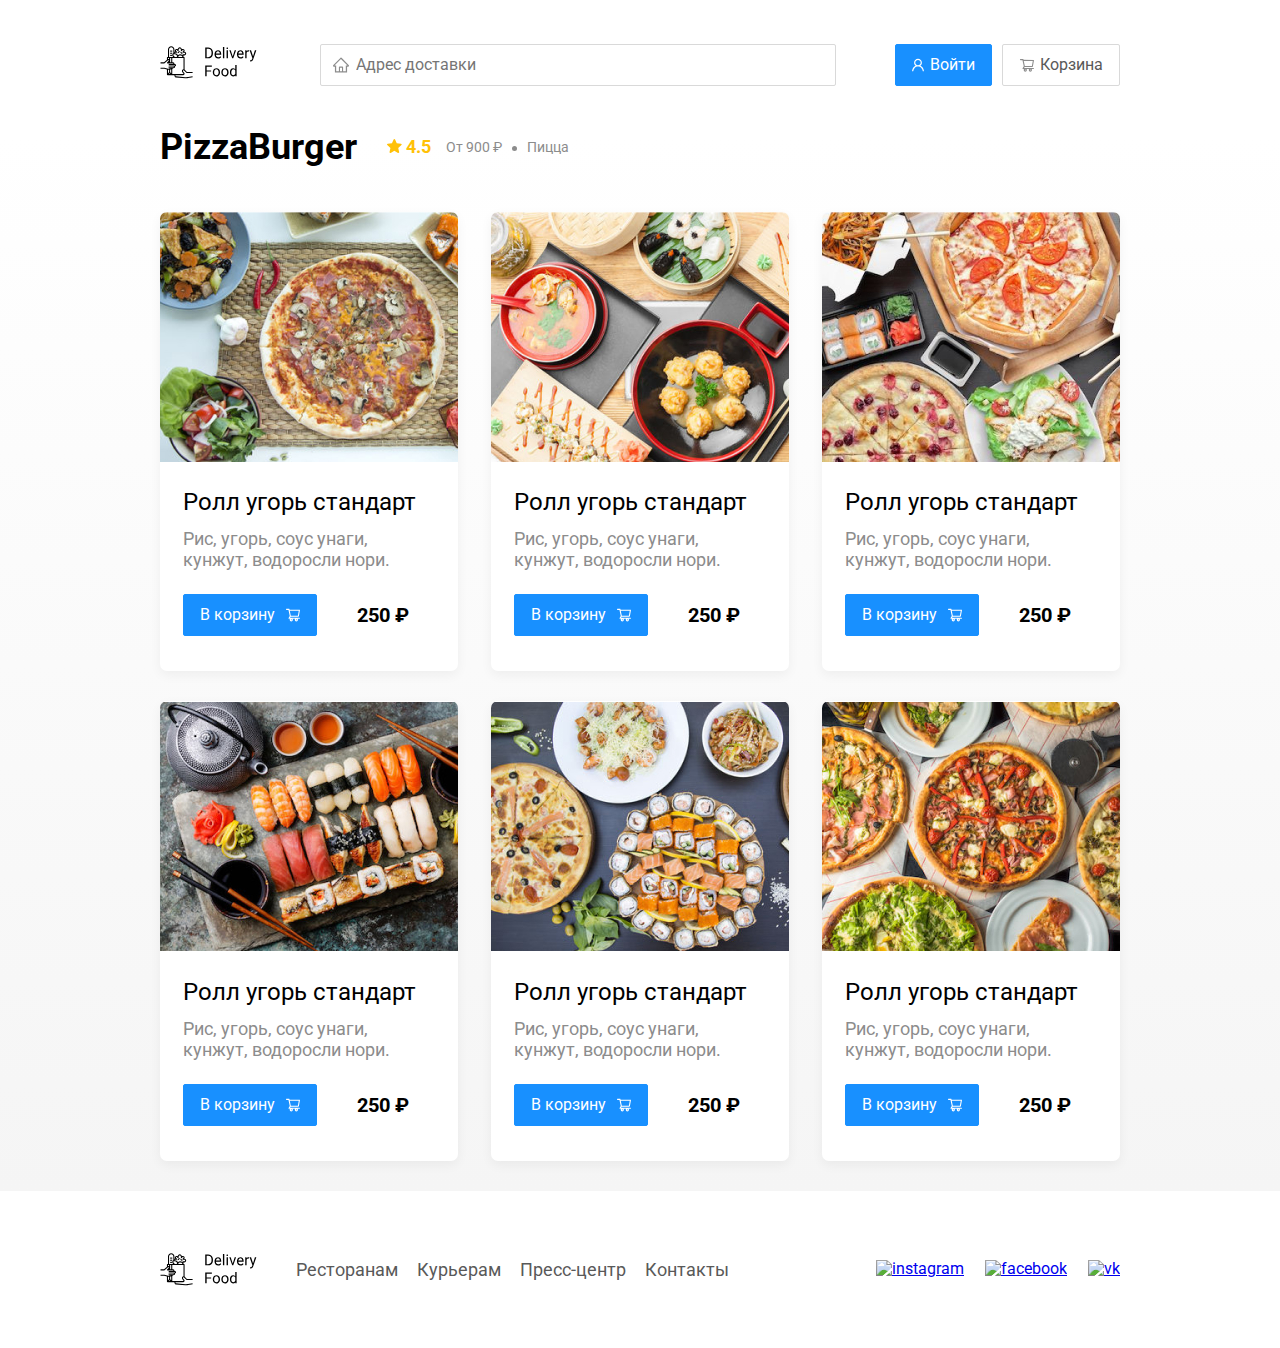
==== restaurant.html @ ffeec3f2 "add: made a restaurant page" ====
<!DOCTYPE html>
<html lang="en">
<head>
  <meta charset="UTF-8">
  <meta http-equiv="X-UA-Compatible" content="IE=edge">
  <meta name="viewport" content="width=device-width, initial-scale=1.0">
  <title>PizzaBurger - доставка еды на дом</title>
  <link rel="preconnect" href="https://fonts.googleapis.com">
  <link rel="preconnect" href="https://fonts.gstatic.com" crossorigin>
  <link href="https://fonts.googleapis.com/css2?family=Roboto:wght@400;700&display=swap" rel="stylesheet">
  <link rel="stylesheet" href="css/normalize.css">
  <link rel="stylesheet" href="css/style.css">
</head>
<body>
  <div class="container">
    <header class="header">
      <a href="index.html" class="logo">
        <img src="img/logo.svg" alt="Logo" class="logo">
      </a> 
      <input type="text" class="input input-address" placeholder="Адрес доставки">
      <div class="buttons">
        <button class="button button-primary">
          <img src="img/user.svg" alt="user" class="button-icon">
          <span class="button-text">Войти</span>
        </button>
        <button class="button">
          <img src="img/shopping-cart.svg" alt="shopping-cart" class="button-icon">
          <span class="button-text">Корзина</span>
        </button>
      </div>
    </header>
  </div><!-- /.container -->
  <main class="main">
    <div class="container">
      <section class="restaurants">
        <div class="section-heading">
          <h2 class="section-title">PizzaBurger</h2>
          <div class="card-info">
            <div class="rating">
              <img src="img/rating.svg" alt="rating" class="rating-star">
              4.5</div>
            <div class="price">От 900 ₽</div>
            <div class="category">Пицца</div>
          </div>
          <!-- /.card-info -->
        </div>
        <div class="cards">
          <div class="card">
            <img src="img/pizza-plus.jpg" alt="image" class="card-image">
            <div class="card-text">
              <div class="card-heading">
                <h3 class="card-title card-title-reg">Ролл угорь стандарт</h3>
              </div>
              <!-- /.card-heading -->
              <div class="card-info">
                <div class="ingredients">Рис, угорь, соус унаги, кунжут, водоросли нори.</div>
              </div>
              <!-- /.card-info -->
              <div class="card-buttons">
                <button class="button button-primary">
                  <span class="button-card-text">В корзину</span>
                  <img src="img/shopping-cart-white.svg" alt="shopping-cart" class="button-card-image">
                </button>
                <strong class="card-price-bold">250 ₽</strong>
              </div>
            </div>
            <!-- /.card-text -->
          </div>
          <!-- /.card -->
  
          <div class="card">
            <img src="img/tanuki.jpg" alt="image" class="card-image">
            <div class="card-text">
              <div class="card-heading">
                <h3 class="card-title card-title-reg">Ролл угорь стандарт</h3>
              </div>
              <!-- /.card-heading -->
              <div class="card-info">
                <div class="ingredients">Рис, угорь, соус унаги, кунжут, водоросли нори.</div>
              </div>
              <!-- /.card-info -->
              <div class="card-buttons">
                <button class="button button-primary">
                  <span class="button-card-text">В корзину</span>
                  <img src="img/shopping-cart-white.svg" alt="shopping-cart" class="button-card-image">
                </button>
                <strong class="card-price-bold">250 ₽</strong>
              </div>
            </div>
            <!-- /.card-text -->
          </div>
          <!-- /.card -->
  
          <div class="card">
            <img src="img/foodband.jpg" alt="image" class="card-image">
            <div class="card-text">
              <div class="card-heading">
                <h3 class="card-title card-title-reg">Ролл угорь стандарт</h3>
              </div>
              <!-- /.card-heading -->
              <div class="card-info">
                <div class="ingredients">Рис, угорь, соус унаги, кунжут, водоросли нори.</div>
              </div>
              <!-- /.card-info -->
              <div class="card-buttons">
                <button class="button button-primary">
                  <span class="button-card-text">В корзину</span>
                  <img src="img/shopping-cart-white.svg" alt="shopping-cart" class="button-card-image">
                </button>
                <strong class="card-price-bold">250 ₽</strong>
              </div>
            </div>
            <!-- /.card-text -->
          </div>
          <!-- /.card -->
  
          <div class="card">
            <img src="img/greedy-pizza.jpg" alt="image" class="card-image">
            <div class="card-text">
              <div class="card-heading">
                <h3 class="card-title card-title-reg">Ролл угорь стандарт</h3>
              </div>
              <!-- /.card-heading -->
              <div class="card-info">
                <div class="ingredients">Рис, угорь, соус унаги, кунжут, водоросли нори.</div>
              </div>
              <!-- /.card-info -->
              <div class="card-buttons">
                <button class="button button-primary">
                  <span class="button-card-text">В корзину</span>
                  <img src="img/shopping-cart-white.svg" alt="shopping-cart" class="button-card-image">
                </button>
                <strong class="card-price-bold">250 ₽</strong>
              </div>
            </div>
            <!-- /.card-text -->
          </div>
          <!-- /.card -->
  
          <div class="card">
            <img src="img/food-point.jpg" alt="image" class="card-image">
            <div class="card-text">
              <div class="card-heading">
                <h3 class="card-title card-title-reg">Ролл угорь стандарт</h3>
              </div>
              <!-- /.card-heading -->
              <div class="card-info">
                <div class="ingredients">Рис, угорь, соус унаги, кунжут, водоросли нори.</div>
              </div>
              <!-- /.card-info -->
              <div class="card-buttons">
                <button class="button button-primary">
                  <span class="button-card-text">В корзину</span>
                  <img src="img/shopping-cart-white.svg" alt="shopping-cart" class="button-card-image">
                </button>
                <strong class="card-price-bold">250 ₽</strong>
              </div>
            </div>
            <!-- /.card-text -->
          </div>
          <!-- /.card -->
  
          <div class="card">
            <img src="img/pizzaburger.jpg" alt="image" class="card-image">
            <div class="card-text">
              <div class="card-heading">
                <h3 class="card-title card-title-reg">Ролл угорь стандарт</h3>
              </div>
              <!-- /.card-heading -->
              <div class="card-info">
                <div class="ingredients">Рис, угорь, соус унаги, кунжут, водоросли нори.</div>
              </div>
              <!-- /.card-info -->
              <div class="card-buttons">
                <button class="button button-primary">
                  <span class="button-card-text">В корзину</span>
                  <img src="img/shopping-cart-white.svg" alt="shopping-cart" class="button-card-image">
                </button>
                <strong class="card-price-bold">250 ₽</strong>
              </div>
            </div>
            <!-- /.card-text -->
          </div>
          <!-- /.card -->
        </div>
        <!-- /.cards -->
      </section>
    </div><!-- /.container -->
  </main>

  <footer class="footer">
    <div class="container">
      <div class="footer-block">
        <img src="img/logo.svg" alt="logo" class="logo footer-logo">
        <nav class="footer-nav">
          <a href="#" class="footer-link">Ресторанам</a>
          <a href="#" class="footer-link">Курьерам</a>
          <a href="#" class="footer-link">Пресс-центр</a>
          <a href="#" class="footer-link">Контакты</a>
        </nav>
        <div class="social-links">
          <a href="#" class="social-link"><img src="img/instagram.svg" alt="instagram"></a>
          <a href="#" class="social-link"><img src="img/fb.svg" alt="facebook"></a>
          <a href="#" class="social-link"><img src="img/vk.svg" alt="vk"></a>
        </div>
        <!-- /.social-links -->
      </div>
    </div>
    <!-- /.container -->
  </footer>

</body>
</html>
---- css/style.css ----
* {
  box-sizing: border-box;
}
body {
  font-family: 'Roboto', sans-serif;
  padding-top: 44px;
}
.container {
  max-width: 1200px;
  margin: auto;
}
.header {
  display: flex;
  align-items: center;
  justify-content: space-between;
  margin-bottom: 40px;
}
.input {
  background: #FFFFFF;
  border: 1px solid #D9D9D9;
  border-radius: 2px;
  font-size: 16px;
  line-height: 24px;
  padding: 8px;
  padding-left: 35px;
  background-repeat: no-repeat;
  background-position: left 11px center;
}
.input-address {
  flex: 0.8;
  background-image: url(../img/home.svg);
}
.input-search {
  background-image: url(../img/search.svg);
  width: 300px;
  margin-left: auto;
}
.buttons {
  display: flex;
  align-items: center;
}
.button {
  display: flex;
  align-items: center;
  padding: 8px 16px;
  background: #FFFFFF;
  border: 1px solid #D9D9D9;
  box-shadow: 0px 0px 2px rgba(0, 0, 0, 0.0015);
  border-radius: 2px;
  color: #595959;
  font-size: 16px;
  line-height: 24px;
}
.button-primary {
  background: #1890FF;
  border: 1px solid #1890FF;
  color: #fff;
  margin-right: 10px;
}
.button-icon {
  margin-right: 6px;
}
.button-card-text {
  margin-right: 10px;
}
.promo {
  box-shadow: 0px 7px 12px rgba(158, 158, 163, 0.1);
  background: #FFF1B8 url(../img/promo-image.jpeg) no-repeat top -100px right -200px / 800px;
  border-radius: 10px;
  padding: 68px 70px;
  margin-bottom: 56px;
}
.promo-title {
  font-size: 39px;
  line-height: 46px;
  color: #302C34;
}
.promo-text {
  font-style: normal;
  font-weight: normal;
  font-size: 24px;
  line-height: 28px;
  color: #302C34;
  max-width: 538px;
}
.main {
  background: linear-gradient(180deg, rgba(245, 245, 245, 0) 1.04%, #F5F5F5 100%);
}
.section-heading {
  display: flex;
  align-items: center;
  margin-bottom: 44px;
}
.section-title {
  font-style: normal;
  font-weight: bold;
  font-size: 36px;
  line-height: 42px;
  margin: 0;
  color: #000000;
  margin-right: 30px;
}
.cards {
  display: flex;
  align-items: flex-start;
  justify-content: space-between;
  flex-wrap: wrap;
}
.card {
  background: #FFFFFF;
  box-shadow: 0px 4px 12px rgba(0, 0, 0, 0.05);
  border-radius: 7px;
  overflow: hidden;
  margin-bottom: 30px;
  flex-basis: 31%;
  text-decoration: none;
}
.card-image {
  width: 384px;
  height: 250px;
  object-fit: cover;
}
.card-text {
  padding-top: 20px;
  padding-bottom: 35px;
  padding-left: 23px;
  padding-right: 23px;
}
.card-heading {
  display: flex;
  align-items: center;
  justify-content: space-between;
}
.card-title {
  margin: 0;
  font-style: normal;
  font-weight: bold;
  font-size: 24px;
  line-height: 32px;
  margin-bottom: 10px;
}
.card-title-reg {
  font-weight: 400;
}
.card-tag {
  font-style: normal;
  font-weight: normal;
  font-size: 12px;
  line-height: 20px;
  color: #FFFFFF;
  background: #262626;
  border-radius: 2px;
  padding: 1px 8px;
}
.card-info {
  display: flex;
  align-items: center;
  flex-wrap: wrap;
}
.card-buttons {
  display: flex;
  align-items: center;
  margin-top: 24px;
}
.card-price-bold {
  font-weight: bold;
  font-size: 20px;
  line-height: 32px;
  margin-left: 30px;
}
.rating {
  margin-right: 26px;
  color: #FFC107;
  font-weight: bold;
  font-size: 18px;
  line-height: 32px;
}
.price, .category {
  font-size: 18px;
  line-height: 32px;
  color: #8C8C8C;
}
.price {
  margin-right: 10px;
}
.ingredients {
  font-size: 18px;
  line-height: 21px;
  color: #8C8C8C;
}
.category {
  text-overflow: ellipsis;
  overflow: hidden;
  white-space: nowrap;
  max-width: 150px;
}
.price:after {
  content: "";
  width: 5px;
  height: 5px;
  background-color: #8C8C8C;;
  display: inline-block;
  vertical-align: middle;
  border-radius: 50%;
  margin-left: 10px;
}
.footer {
  padding: 60px 0;
}
.footer-block {
  display: flex;
  align-items: center;
  justify-content: space-between;
}
.footer-nav {
  margin-left: 35px;
  margin-right: auto;
}
.footer-link {
  display: inline-block;
  color: #595959;
  text-decoration: none;
  font-style: normal;
  font-weight: normal;
  font-size: 18px;
  line-height: 21px;
}
.footer-link:not(:last-child) {
  margin-right: 15px;
}
.social-links {
  display: flex;
  align-items: center;
}
.social-link:not(:last-child) {
  margin-right: 21px;
}

@media (max-width: 1360px) {
  .container {
    max-width: 960px;
  }
  .promo {
    background-position: center right -300px;
    background-size: 750px;
  }
  .rating {
    margin-right: 15px;
  }
  .category, .price {
    font-size: 14px;
  }
}
@media (max-width: 992px) {
  .container {
    max-width: 750px;
  }
  .promo {
    padding: 50px;
    background-size: 500px;
    background-position: center right -200px;
  }
  .promo-text {
    font-size: 18px;
    max-width: 400px;
  }
  .card {
    flex-basis: 49%;
  }
  .footer-link {
    font-size: 16px;
  }
}
@media (max-width: 768px) {
  .container {
    max-width: 560px;
  }
  .card-info {
    flex-wrap: wrap;
  }
  .card .rating {
    flex-basis: 100%;
  }
  .card-title {
    font-size: 18px;
  }
  .promo {
    background-size: 400px;
    background-position: bottom 50px right -200px;
  }
  .promo-title {
    font-size: 24px;
    line-height: 1.4;
  }
  .promo-text {
    margin-top: 0;
  }
}
@media (max-width: 578px) {
  .container {
    width: 90%;
  }
  .header {
    flex-wrap: wrap;
  }
  .input-address {
    margin-top: 15px;
    order: 5;
    flex: 1;
  }
  .promo {
    background-image: none;
  }
  .promo-title {
    margin-bottom: 10px;
  }
  .section-title {
    font-size: 20px;
  }
  .card {
    flex-basis: 100%;
  }
  .card-image {
    width: 100%;
  }
  .footer {
    padding: 30px 0;
  }
  .footer-block {
    align-items: flex-start;
  }
  .footer-nav {
    margin-left: 0;
    margin-right: 0;
    order: 0;
    display: flex;
    flex-direction: column;
  }
  .footer-logo {
    margin-right: 15px;
    order: 1;
  }
  .social-links {
    order: 2;
  }
}
@media (max-width: 480px) {
  .button-text {
    display: none;
  }
  .button-icon {
    margin: 0;
  }
  .button {
    min-height: 40px;
  }
  .promo {
    padding: 20px;
  }
  .section-heading {
    flex-wrap: wrap;
  }
  .footer-block {
    flex-wrap: wrap;
    flex-direction: column;
    align-items: center;
  }
  .footer-logo {
    order: 0;
    margin-bottom: 20px;
  }
  .footer-nav {
    margin-bottom: 20px;
    text-align: center;
  }
  .footer-link:not(:last-child) {
    margin-right: 0;
  }
}
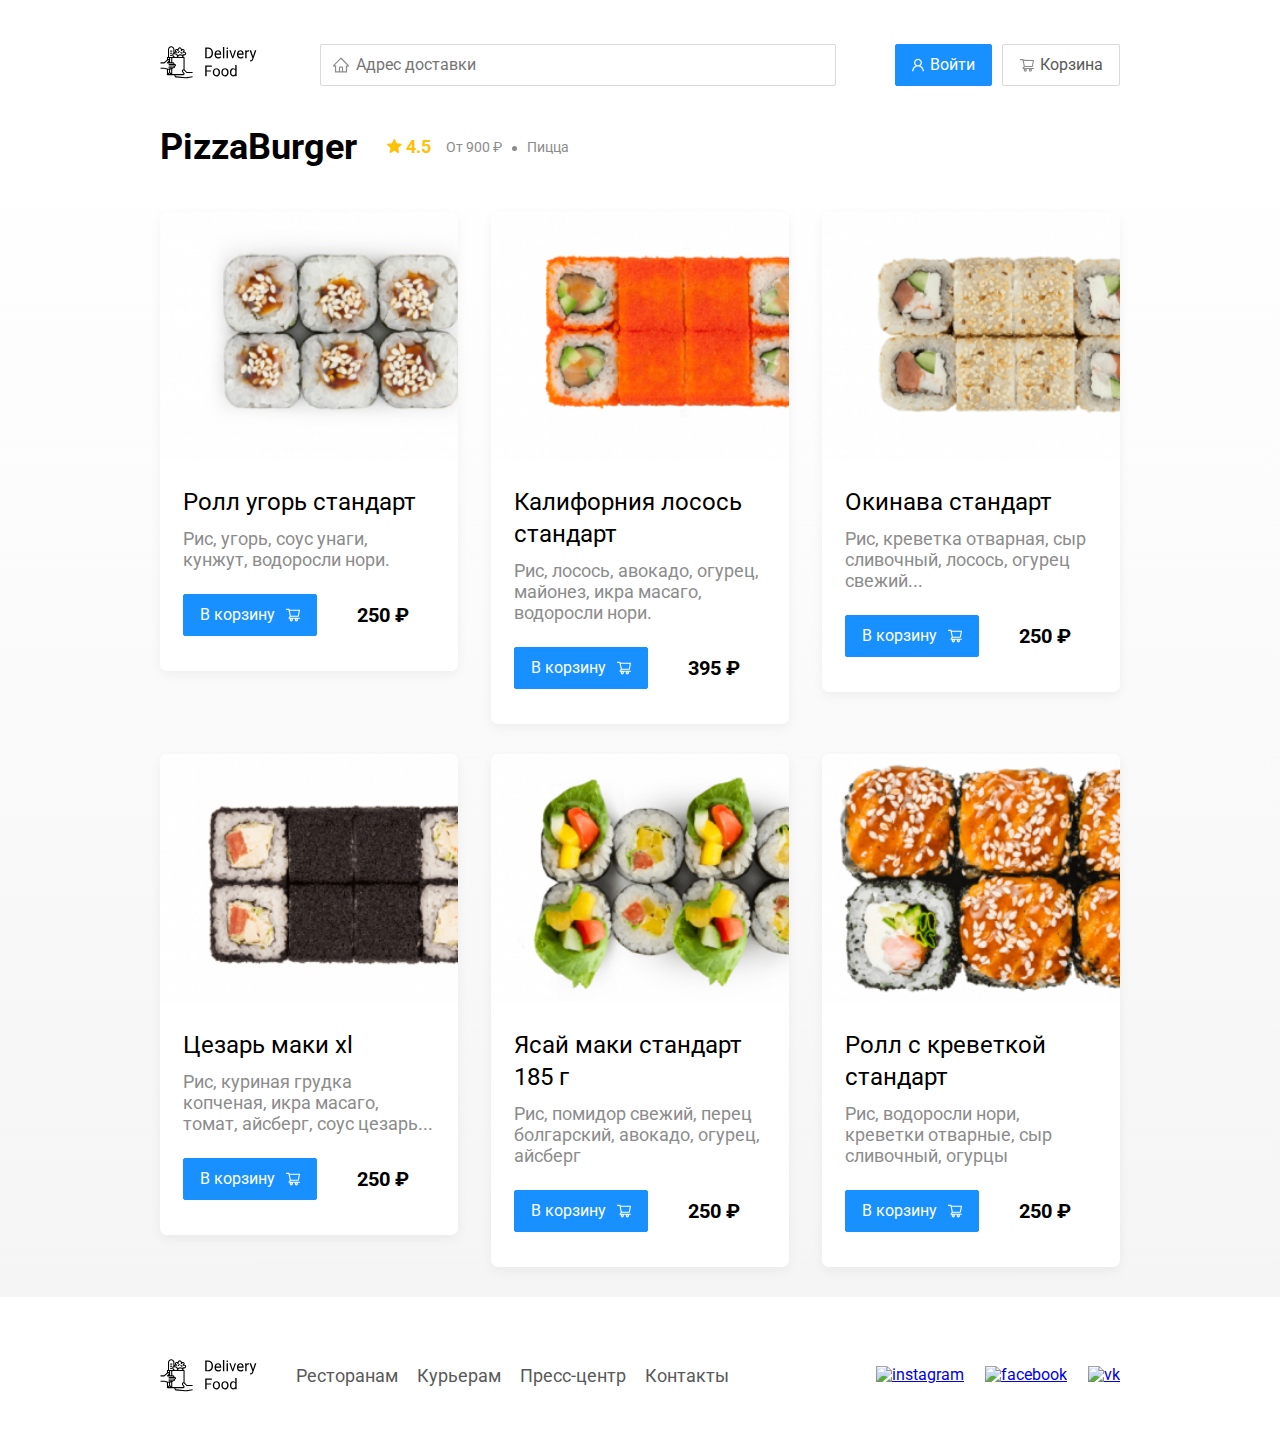
==== commit 391dd01f: "add: made a restaurant page" ====
--- a/restaurant.html
+++ b/restaurant.html
@@ -46,7 +46,7 @@
         </div>
         <div class="cards">
           <div class="card">
-            <img src="img/pizza-plus.jpg" alt="image" class="card-image">
+            <img src="img/roll.jpg" alt="image" class="card-image">
             <div class="card-text">
               <div class="card-heading">
                 <h3 class="card-title card-title-reg">Ролл угорь стандарт</h3>
@@ -69,106 +69,106 @@
           <!-- /.card -->
   
           <div class="card">
-            <img src="img/tanuki.jpg" alt="image" class="card-image">
-            <div class="card-text">
-              <div class="card-heading">
-                <h3 class="card-title card-title-reg">Ролл угорь стандарт</h3>
-              </div>
-              <!-- /.card-heading -->
-              <div class="card-info">
-                <div class="ingredients">Рис, угорь, соус унаги, кунжут, водоросли нори.</div>
-              </div>
-              <!-- /.card-info -->
-              <div class="card-buttons">
-                <button class="button button-primary">
-                  <span class="button-card-text">В корзину</span>
-                  <img src="img/shopping-cart-white.svg" alt="shopping-cart" class="button-card-image">
-                </button>
-                <strong class="card-price-bold">250 ₽</strong>
-              </div>
-            </div>
-            <!-- /.card-text -->
-          </div>
-          <!-- /.card -->
-  
-          <div class="card">
-            <img src="img/foodband.jpg" alt="image" class="card-image">
-            <div class="card-text">
-              <div class="card-heading">
-                <h3 class="card-title card-title-reg">Ролл угорь стандарт</h3>
-              </div>
-              <!-- /.card-heading -->
-              <div class="card-info">
-                <div class="ingredients">Рис, угорь, соус унаги, кунжут, водоросли нори.</div>
-              </div>
-              <!-- /.card-info -->
-              <div class="card-buttons">
-                <button class="button button-primary">
-                  <span class="button-card-text">В корзину</span>
-                  <img src="img/shopping-cart-white.svg" alt="shopping-cart" class="button-card-image">
-                </button>
-                <strong class="card-price-bold">250 ₽</strong>
-              </div>
-            </div>
-            <!-- /.card-text -->
-          </div>
-          <!-- /.card -->
-  
-          <div class="card">
-            <img src="img/greedy-pizza.jpg" alt="image" class="card-image">
-            <div class="card-text">
-              <div class="card-heading">
-                <h3 class="card-title card-title-reg">Ролл угорь стандарт</h3>
-              </div>
-              <!-- /.card-heading -->
-              <div class="card-info">
-                <div class="ingredients">Рис, угорь, соус унаги, кунжут, водоросли нори.</div>
-              </div>
-              <!-- /.card-info -->
-              <div class="card-buttons">
-                <button class="button button-primary">
-                  <span class="button-card-text">В корзину</span>
-                  <img src="img/shopping-cart-white.svg" alt="shopping-cart" class="button-card-image">
-                </button>
-                <strong class="card-price-bold">250 ₽</strong>
-              </div>
-            </div>
-            <!-- /.card-text -->
-          </div>
-          <!-- /.card -->
-  
-          <div class="card">
-            <img src="img/food-point.jpg" alt="image" class="card-image">
-            <div class="card-text">
-              <div class="card-heading">
-                <h3 class="card-title card-title-reg">Ролл угорь стандарт</h3>
-              </div>
-              <!-- /.card-heading -->
-              <div class="card-info">
-                <div class="ingredients">Рис, угорь, соус унаги, кунжут, водоросли нори.</div>
-              </div>
-              <!-- /.card-info -->
-              <div class="card-buttons">
-                <button class="button button-primary">
-                  <span class="button-card-text">В корзину</span>
-                  <img src="img/shopping-cart-white.svg" alt="shopping-cart" class="button-card-image">
-                </button>
-                <strong class="card-price-bold">250 ₽</strong>
-              </div>
-            </div>
-            <!-- /.card-text -->
-          </div>
-          <!-- /.card -->
-  
-          <div class="card">
-            <img src="img/pizzaburger.jpg" alt="image" class="card-image">
-            <div class="card-text">
-              <div class="card-heading">
-                <h3 class="card-title card-title-reg">Ролл угорь стандарт</h3>
-              </div>
-              <!-- /.card-heading -->
-              <div class="card-info">
-                <div class="ingredients">Рис, угорь, соус унаги, кунжут, водоросли нори.</div>
+            <img src="img/california.jpg" alt="image" class="card-image">
+            <div class="card-text">
+              <div class="card-heading">
+                <h3 class="card-title card-title-reg">Калифорния лосось стандарт</h3>
+              </div>
+              <!-- /.card-heading -->
+              <div class="card-info">
+                <div class="ingredients">Рис, лосось, авокадо, огурец, майонез, икра масаго, водоросли нори.</div>
+              </div>
+              <!-- /.card-info -->
+              <div class="card-buttons">
+                <button class="button button-primary">
+                  <span class="button-card-text">В корзину</span>
+                  <img src="img/shopping-cart-white.svg" alt="shopping-cart" class="button-card-image">
+                </button>
+                <strong class="card-price-bold">395 ₽</strong>
+              </div>
+            </div>
+            <!-- /.card-text -->
+          </div>
+          <!-- /.card -->
+  
+          <div class="card">
+            <img src="img/okinava.jpg" alt="image" class="card-image">
+            <div class="card-text">
+              <div class="card-heading">
+                <h3 class="card-title card-title-reg">Окинава стандарт</h3>
+              </div>
+              <!-- /.card-heading -->
+              <div class="card-info">
+                <div class="ingredients"> Рис, креветка отварная, сыр сливочный, лосось, огурец свежий...</div>
+              </div>
+              <!-- /.card-info -->
+              <div class="card-buttons">
+                <button class="button button-primary">
+                  <span class="button-card-text">В корзину</span>
+                  <img src="img/shopping-cart-white.svg" alt="shopping-cart" class="button-card-image">
+                </button>
+                <strong class="card-price-bold">250 ₽</strong>
+              </div>
+            </div>
+            <!-- /.card-text -->
+          </div>
+          <!-- /.card -->
+  
+          <div class="card">
+            <img src="img/cesar.jpg" alt="image" class="card-image">
+            <div class="card-text">
+              <div class="card-heading">
+                <h3 class="card-title card-title-reg">Цезарь маки хl</h3>
+              </div>
+              <!-- /.card-heading -->
+              <div class="card-info">
+                <div class="ingredients">Рис, куриная грудка копченая, икра масаго, томат, айсберг, соус цезарь...</div>
+              </div>
+              <!-- /.card-info -->
+              <div class="card-buttons">
+                <button class="button button-primary">
+                  <span class="button-card-text">В корзину</span>
+                  <img src="img/shopping-cart-white.svg" alt="shopping-cart" class="button-card-image">
+                </button>
+                <strong class="card-price-bold">250 ₽</strong>
+              </div>
+            </div>
+            <!-- /.card-text -->
+          </div>
+          <!-- /.card -->
+  
+          <div class="card">
+            <img src="img/maki.jpg" alt="image" class="card-image">
+            <div class="card-text">
+              <div class="card-heading">
+                <h3 class="card-title card-title-reg">Ясай маки стандарт 185 г</h3>
+              </div>
+              <!-- /.card-heading -->
+              <div class="card-info">
+                <div class="ingredients">Рис, помидор свежий, перец болгарский, авокадо, огурец, айсберг</div>
+              </div>
+              <!-- /.card-info -->
+              <div class="card-buttons">
+                <button class="button button-primary">
+                  <span class="button-card-text">В корзину</span>
+                  <img src="img/shopping-cart-white.svg" alt="shopping-cart" class="button-card-image">
+                </button>
+                <strong class="card-price-bold">250 ₽</strong>
+              </div>
+            </div>
+            <!-- /.card-text -->
+          </div>
+          <!-- /.card -->
+  
+          <div class="card">
+            <img src="img/shrimp-roll.jpg" alt="image" class="card-image">
+            <div class="card-text">
+              <div class="card-heading">
+                <h3 class="card-title card-title-reg">Ролл с креветкой стандарт</h3>
+              </div>
+              <!-- /.card-heading -->
+              <div class="card-info">
+                <div class="ingredients">Рис, водоросли нори, креветки отварные, сыр сливочный, огурцы</div>
               </div>
               <!-- /.card-info -->
               <div class="card-buttons">
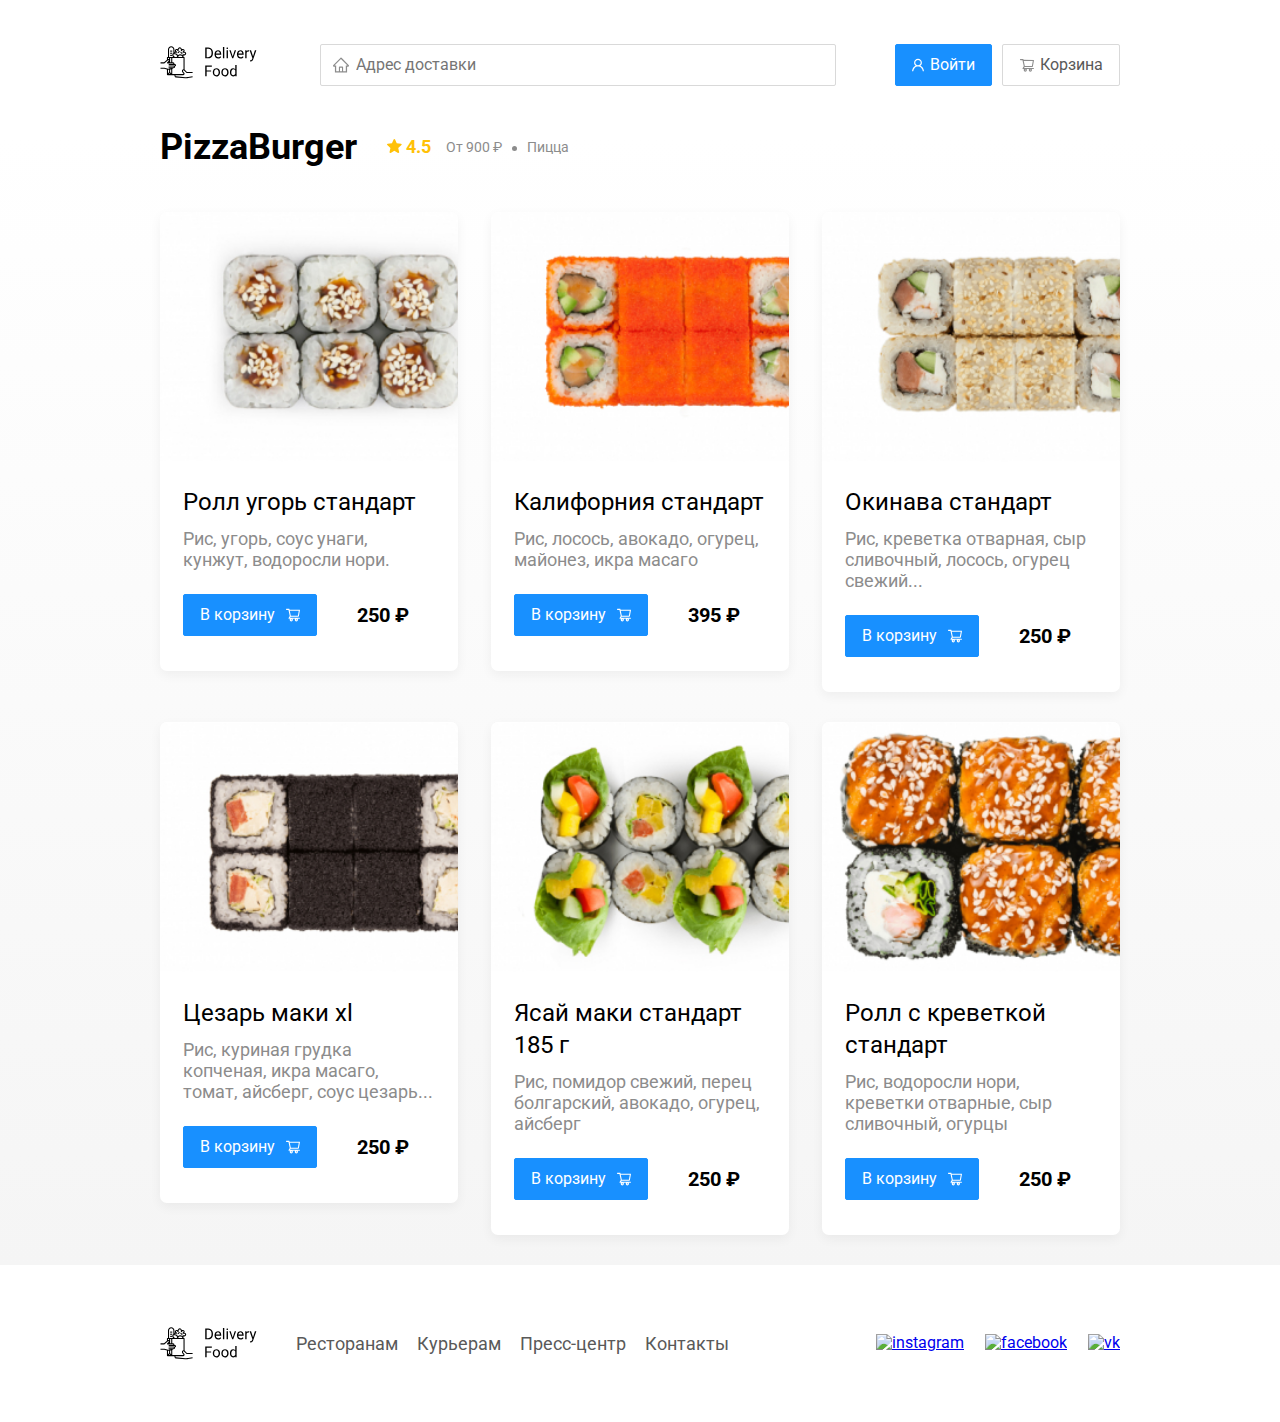
==== commit bd9d1eef: "add: js files" ====
--- a/restaurant.html
+++ b/restaurant.html
@@ -8,6 +8,7 @@
   <link rel="preconnect" href="https://fonts.googleapis.com">
   <link rel="preconnect" href="https://fonts.gstatic.com" crossorigin>
   <link href="https://fonts.googleapis.com/css2?family=Roboto:wght@400;700&display=swap" rel="stylesheet">
+  <link rel="stylesheet" href="css/animate.css">
   <link rel="stylesheet" href="css/normalize.css">
   <link rel="stylesheet" href="css/style.css">
 </head>
@@ -23,7 +24,7 @@
           <img src="img/user.svg" alt="user" class="button-icon">
           <span class="button-text">Войти</span>
         </button>
-        <button class="button">
+        <button class="button" id="cart-button">
           <img src="img/shopping-cart.svg" alt="shopping-cart" class="button-icon">
           <span class="button-text">Корзина</span>
         </button>
@@ -45,7 +46,7 @@
           <!-- /.card-info -->
         </div>
         <div class="cards">
-          <div class="card">
+          <div class="card wow fadeInUp" data-wow-delay="0.2s">
             <img src="img/roll.jpg" alt="image" class="card-image">
             <div class="card-text">
               <div class="card-heading">
@@ -68,15 +69,15 @@
           </div>
           <!-- /.card -->
   
-          <div class="card">
+          <div class="card wow fadeInUp" data-wow-delay="0.4s">
             <img src="img/california.jpg" alt="image" class="card-image">
             <div class="card-text">
               <div class="card-heading">
-                <h3 class="card-title card-title-reg">Калифорния лосось стандарт</h3>
-              </div>
-              <!-- /.card-heading -->
-              <div class="card-info">
-                <div class="ingredients">Рис, лосось, авокадо, огурец, майонез, икра масаго, водоросли нори.</div>
+                <h3 class="card-title card-title-reg">Калифорния стандарт</h3>
+              </div>
+              <!-- /.card-heading -->
+              <div class="card-info">
+                <div class="ingredients">Рис, лосось, авокадо, огурец, майонез, икра масаго</div>
               </div>
               <!-- /.card-info -->
               <div class="card-buttons">
@@ -91,7 +92,7 @@
           </div>
           <!-- /.card -->
   
-          <div class="card">
+          <div class="card wow fadeInUp" data-wow-delay="0.6s">
             <img src="img/okinava.jpg" alt="image" class="card-image">
             <div class="card-text">
               <div class="card-heading">
@@ -114,7 +115,7 @@
           </div>
           <!-- /.card -->
   
-          <div class="card">
+          <div class="card wow fadeInUp" data-wow-delay="0.8s">
             <img src="img/cesar.jpg" alt="image" class="card-image">
             <div class="card-text">
               <div class="card-heading">
@@ -137,7 +138,7 @@
           </div>
           <!-- /.card -->
   
-          <div class="card">
+          <div class="card wow fadeInUp" data-wow-delay="0.8s">
             <img src="img/maki.jpg" alt="image" class="card-image">
             <div class="card-text">
               <div class="card-heading">
@@ -160,7 +161,7 @@
           </div>
           <!-- /.card -->
   
-          <div class="card">
+          <div class="card wow fadeInUp" data-wow-delay="0.8s">
             <img src="img/shrimp-roll.jpg" alt="image" class="card-image">
             <div class="card-text">
               <div class="card-heading">
@@ -209,5 +210,69 @@
     <!-- /.container -->
   </footer>
 
+  <div class="modal">
+    <div class="modal-dialog">
+      <div class="modal-header">
+        <h3 class="modal-title">Корзина</h3>
+        <button class="close">&times;</button>
+      </div>
+      <!-- modal-header -->
+      <div class="modal-body">
+        <div class="food-row">
+          <span class="food-name">Ролл угорь стандарт</span>
+          <strong class="food-price">250 ₽</strong>
+          <div class="food-counter">
+            <button class="counter-button">-</button>
+            <span class="counter">1</span>
+            <button class="counter-button">+</button>
+          </div>
+        </div>
+        <!-- /.foods-row -->
+        <div class="food-row">
+          <span class="food-name">Ролл угорь стандарт</span>
+          <strong class="food-price">250 ₽</strong>
+          <div class="food-counter">
+            <button class="counter-button">-</button>
+            <span class="counter">1</span>
+            <button class="counter-button">+</button>
+          </div>
+        </div>
+        <!-- /.foods-row -->
+        <div class="food-row">
+          <span class="food-name">Ролл угорь стандарт</span>
+          <strong class="food-price">250 ₽</strong>
+          <div class="food-counter">
+            <button class="counter-button">-</button>
+            <span class="counter">1</span>
+            <button class="counter-button">+</button>
+          </div>
+        </div>
+        <!-- /.foods-row -->
+        <div class="food-row">
+          <span class="food-name">Ролл угорь стандарт</span>
+          <strong class="food-price">250 ₽</strong>
+          <div class="food-counter">
+            <button class="counter-button">-</button>
+            <span class="counter">1</span>
+            <button class="counter-button">+</button>
+          </div>
+        </div>
+        <!-- /.foods-row -->
+      </div>
+      <!-- /.modal-body -->
+      <div class="modal-footer">
+        <span class="modal-pricetag">1250 ₽</span>
+        <div class="footer-buttons">
+          <button class="button button-primary">Оформить заказ</button>
+          <button class="button">Отмена</button>
+        </div>
+      </div>
+      <!-- /.modal-footer -->
+    </div>
+    <!-- modal-dialog -->
+  </div>
+  <!-- /.modal -->
+  <script src="js/wow.min.js"></script>
+  <script src="js/main.js"></script>
 </body>
 </html>--- a/css/style.css
+++ b/css/style.css
@@ -236,6 +236,110 @@
   margin-right: 21px;
 }
 
+.modal {
+  position: fixed;
+  left: 0;
+  top: 0;
+  width: 100%;
+  height: 100%;
+  background: rgba(0, 0, 0, 0.4);
+  display: none;
+}
+.is-open {
+  display: flex;
+}
+.modal-dialog {
+  max-width: 780px;
+  width: 95%;
+  background: #FFFFFF;
+  border-radius: 5px;
+  margin: auto;
+  padding: 40px 45px;
+}
+.modal-header {
+  display: flex;
+  align-items: center;
+  justify-content: space-between;
+  margin-bottom: 45px;
+}
+.modal-title {
+  margin: 0;
+  font-weight: bold;
+  font-size: 36px;
+  line-height: 42px;
+}
+.close {
+  font-size: 36px;
+  border: none;
+  background-color: transparent;
+}
+.modal-body {
+  margin-bottom: 52px;
+}
+.food-row {
+  display: flex;
+  align-items: flex-start;
+  justify-content: space-between;
+  padding: 8px;
+  border-bottom: 1px solid #D9D9D9;
+  margin-bottom: 15px;
+}
+.food-name {
+  font-weight: normal;
+  font-size: 18px;
+  line-height: 32px;
+}
+.food-price {
+  margin-left: auto;
+  margin-right: 47px;
+  font-weight: bold;
+  font-size: 20px;
+  line-height: 32px
+}
+.food-counter {
+  display: flex;
+  align-items: center;
+}
+.counter-button {
+  display: flex;
+  align-items: center;
+  justify-content: center;
+  width: 39px;
+  height: 32px;
+  background: #FFFFFF;
+  border: 1px solid #40A9FF;
+  box-sizing: border-box;
+  border-radius: 2px;
+  font-weight: 400;
+  font-size: 14px;
+  line-height: 22px;
+  color: #40A9FF;
+}
+.counter {
+  font-weight: normal;
+  font-size: 16px;
+  line-height: 24px;
+  margin-left: 10px;
+  margin-right: 10px;
+}
+.modal-footer {
+  display: flex;
+  align-items: center;
+  justify-content: space-between;
+}
+.footer-buttons {
+  display: flex;
+  align-items: center;
+}
+.modal-pricetag {
+  background: #262626;
+  border-radius: 5px;
+  color: #fff;
+  padding: 15px 20px;
+  font-size: 20px;
+  line-height: 23px;
+}
+
 @media (max-width: 1360px) {
   .container {
     max-width: 960px;
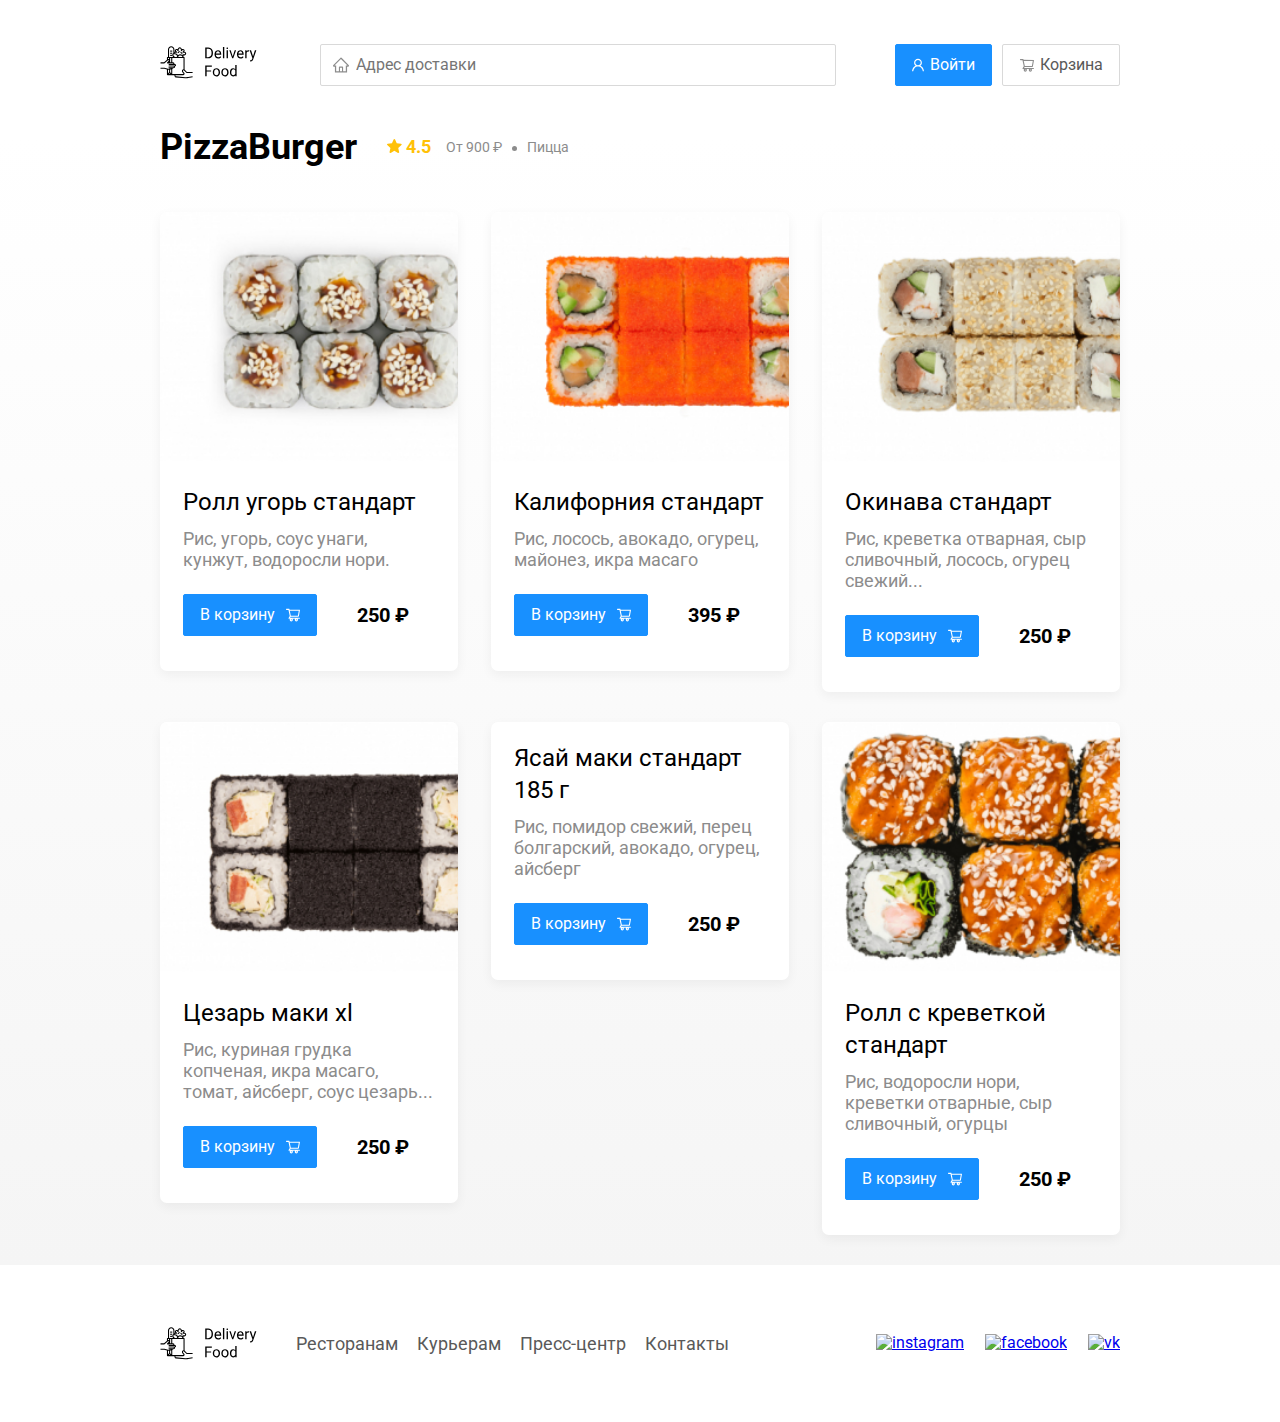
==== commit 789a8d9f: "add: animation cards" ====
--- a/restaurant.html
+++ b/restaurant.html
@@ -8,8 +8,8 @@
   <link rel="preconnect" href="https://fonts.googleapis.com">
   <link rel="preconnect" href="https://fonts.gstatic.com" crossorigin>
   <link href="https://fonts.googleapis.com/css2?family=Roboto:wght@400;700&display=swap" rel="stylesheet">
-  <link rel="stylesheet" href="css/animate.css">
   <link rel="stylesheet" href="css/normalize.css">
+  <link rel="stylesheet" href="css/animate.css"/>
   <link rel="stylesheet" href="css/style.css">
 </head>
 <body>
@@ -115,7 +115,7 @@
           </div>
           <!-- /.card -->
   
-          <div class="card wow fadeInUp" data-wow-delay="0.8s">
+          <div class="card wow fadeInUp" data-wow-delay="0.4s">
             <img src="img/cesar.jpg" alt="image" class="card-image">
             <div class="card-text">
               <div class="card-heading">
@@ -138,7 +138,7 @@
           </div>
           <!-- /.card -->
   
-          <div class="card wow fadeInUp" data-wow-delay="0.8s">
+          <div class="card wow fadeInUp" data-wow-delay="0.4s"
             <img src="img/maki.jpg" alt="image" class="card-image">
             <div class="card-text">
               <div class="card-heading">
@@ -161,7 +161,7 @@
           </div>
           <!-- /.card -->
   
-          <div class="card wow fadeInUp" data-wow-delay="0.8s">
+          <div class="card wow fadeInUp" data-wow-delay="0.4s">
             <img src="img/shrimp-roll.jpg" alt="image" class="card-image">
             <div class="card-text">
               <div class="card-heading">
@@ -272,7 +272,7 @@
     <!-- modal-dialog -->
   </div>
   <!-- /.modal -->
-  <script src="js/wow.min.js"></script>
+  <script src="js/wow.js"></script>
   <script src="js/main.js"></script>
 </body>
 </html>